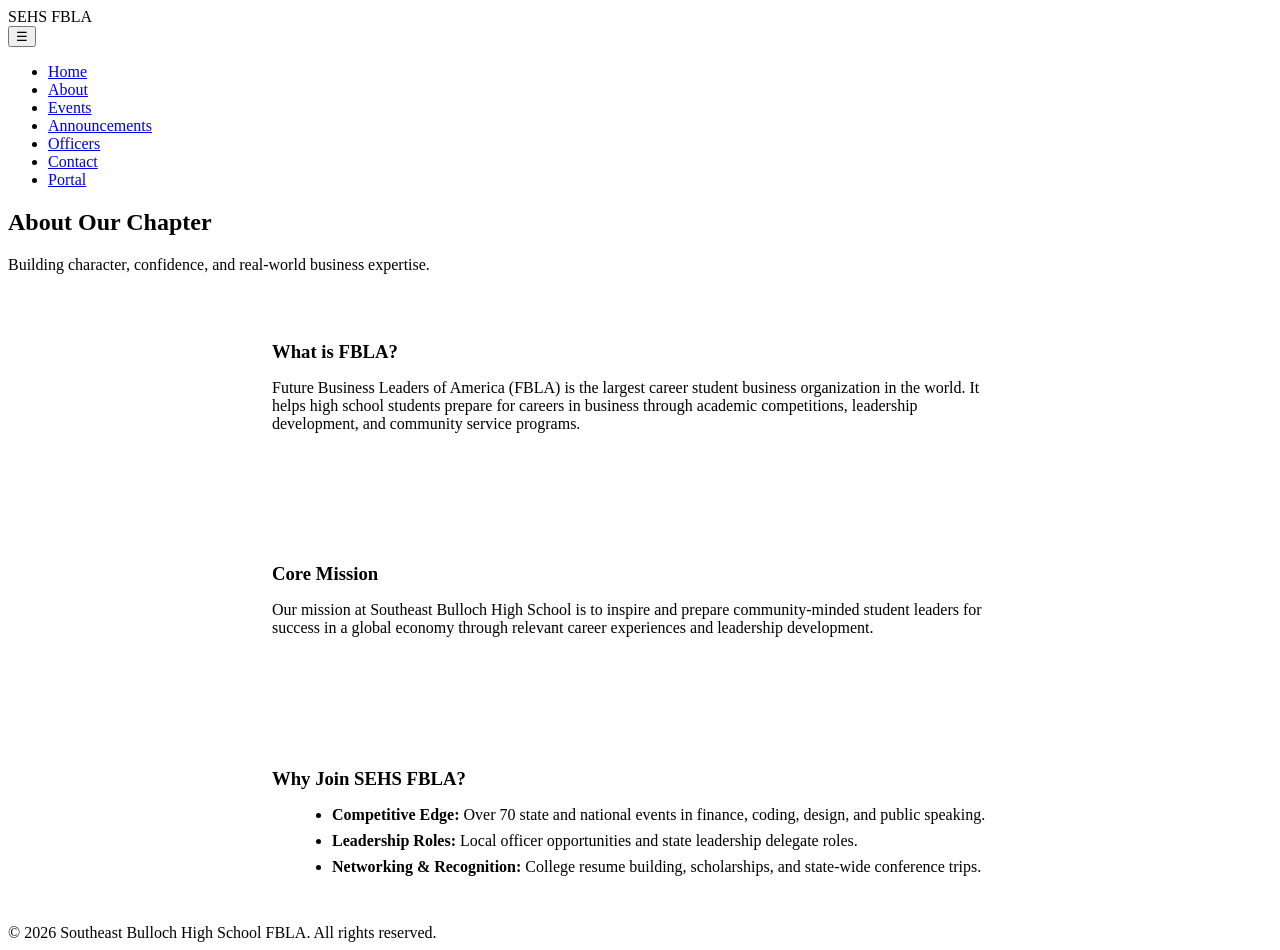
==== about.html @ 5f9078bd "Add files via upload" ====
<!DOCTYPE html>
<html lang="en">
<head>
  <meta charset="UTF-8">
  <meta name="viewport" content="width=device-width, initial-scale=1.0">
  <title>About Us | SEHS FBLA</title>
  <link rel="stylesheet" href="css/style.css">
</head>
<body>
  <header class="header">
    <div class="nav-container">
      <div class="brand"><span class="brand-badge">SEHS</span> FBLA</div>
      <button class="mobile-toggle">☰</button>
      <ul class="nav-links">
        <li><a href="index.html">Home</a></li>
        <li><a href="about.html" class="active">About</a></li>
        <li><a href="events.html">Events</a></li>
        <li><a href="announcements.html">Announcements</a></li>
        <li><a href="officers.html">Officers</a></li>
        <li><a href="contact.html">Contact</a></li>
        <li><a href="login.html" class="admin-link">Portal</a></li>
      </ul>
    </div>
  </header>

  <main class="container">
    <div class="section-header">
      <h2>About Our Chapter</h2>
      <p>Building character, confidence, and real-world business expertise.</p>
    </div>

    <div style="max-width: 800px; margin: 0 auto; display: grid; gap: 2rem;">
      <div class="card" style="padding: 2rem;">
        <h3 style="color: var(--primary); margin-bottom: 0.75rem;">What is FBLA?</h3>
        <p>Future Business Leaders of America (FBLA) is the largest career student business organization in the world. It helps high school students prepare for careers in business through academic competitions, leadership development, and community service programs.</p>
      </div>

      <div class="card" style="padding: 2rem;">
        <h3 style="color: var(--primary); margin-bottom: 0.75rem;">Core Mission</h3>
        <p>Our mission at Southeast Bulloch High School is to inspire and prepare community-minded student leaders for success in a global economy through relevant career experiences and leadership development.</p>
      </div>

      <div class="card" style="padding: 2rem;">
        <h3 style="color: var(--primary); margin-bottom: 0.75rem;">Why Join SEHS FBLA?</h3>
        <ul style="margin-left: 1.25rem; color: var(--text-muted); display: grid; gap: 0.5rem;">
          <li><strong>Competitive Edge:</strong> Over 70 state and national events in finance, coding, design, and public speaking.</li>
          <li><strong>Leadership Roles:</strong> Local officer opportunities and state leadership delegate roles.</li>
          <li><strong>Networking & Recognition:</strong> College resume building, scholarships, and state-wide conference trips.</li>
        </ul>
      </div>
    </div>
  </main>

  <footer>
    <div class="footer-bottom">&copy; 2026 Southeast Bulloch High School FBLA. All rights reserved.</div>
  </footer>

  <script src="js/data.js"></script>
  <script src="js/app.js"></script>
</body>
</html>
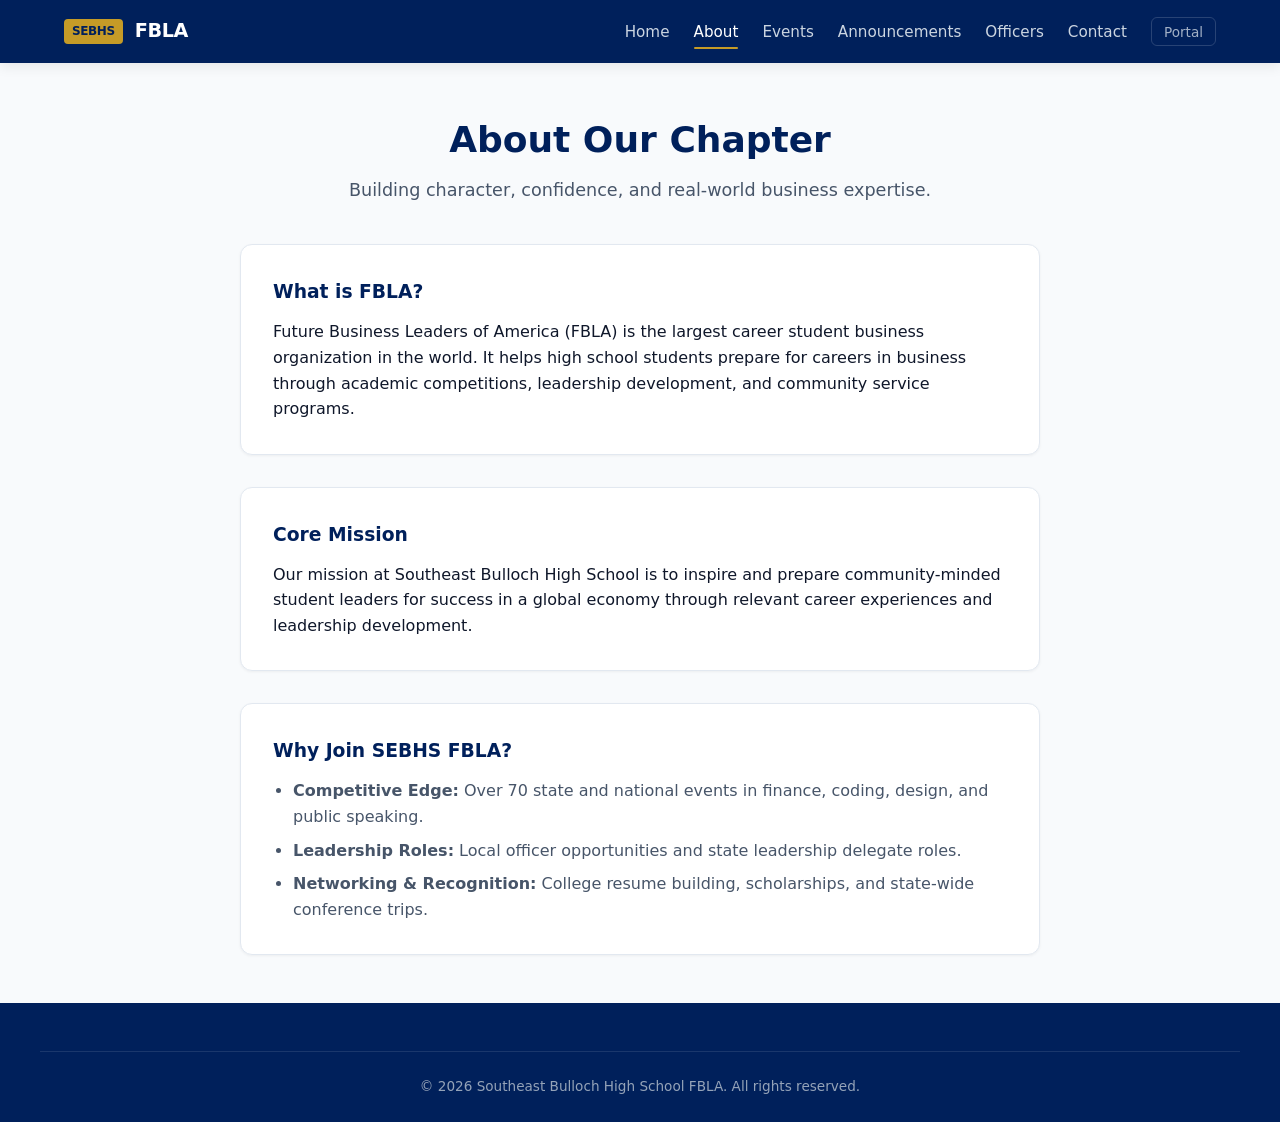
==== commit 4ddc20e0: "Update about.html" ====
--- a/about.html
+++ b/about.html
@@ -3,13 +3,13 @@
 <head>
   <meta charset="UTF-8">
   <meta name="viewport" content="width=device-width, initial-scale=1.0">
-  <title>About Us | SEHS FBLA</title>
+  <title>About Us | SEBHS FBLA</title>
   <link rel="stylesheet" href="css/style.css">
 </head>
 <body>
   <header class="header">
     <div class="nav-container">
-      <div class="brand"><span class="brand-badge">SEHS</span> FBLA</div>
+      <div class="brand"><span class="brand-badge">SEBHS</span> FBLA</div>
       <button class="mobile-toggle">☰</button>
       <ul class="nav-links">
         <li><a href="index.html">Home</a></li>
@@ -41,7 +41,7 @@
       </div>
 
       <div class="card" style="padding: 2rem;">
-        <h3 style="color: var(--primary); margin-bottom: 0.75rem;">Why Join SEHS FBLA?</h3>
+        <h3 style="color: var(--primary); margin-bottom: 0.75rem;">Why Join SEBHS FBLA?</h3>
         <ul style="margin-left: 1.25rem; color: var(--text-muted); display: grid; gap: 0.5rem;">
           <li><strong>Competitive Edge:</strong> Over 70 state and national events in finance, coding, design, and public speaking.</li>
           <li><strong>Leadership Roles:</strong> Local officer opportunities and state leadership delegate roles.</li>
--- a/css/style.css
+++ b/css/style.css
@@ -0,0 +1,631 @@
+/* Southeast Bulloch High School FBLA - Stylesheet */
+:root {
+  --primary: #00205B;        /* SEHS Navy */
+  --primary-hover: #00153D;
+  --secondary: #C59B27;      /* FBLA Gold */
+  --secondary-hover: #A67F1E;
+  --bg-main: #F8FAFC;
+  --bg-card: #FFFFFF;
+  --text-main: #0F172A;
+  --text-muted: #475569;
+  --border-color: #E2E8F0;
+  --accent-light: #EFF6FF;
+  --danger: #EF4444;
+  --success: #10B981;
+  --radius: 12px;
+  --shadow-sm: 0 1px 3px rgba(0,0,0,0.05);
+  --shadow-md: 0 4px 12px rgba(0,0,0,0.08);
+  --shadow-lg: 0 10px 25px rgba(0,0,0,0.12);
+  --transition: all 0.25s cubic-bezier(0.4, 0, 0.2, 1);
+  --font-sans: 'Inter', system-ui, -apple-system, BlinkMacSystemFont, "Segoe UI", Roboto, sans-serif;
+}
+
+*, *::before, *::after {
+  box-sizing: border-box;
+  margin: 0;
+  padding: 0;
+}
+
+body {
+  font-family: var(--font-sans);
+  background-color: var(--bg-main);
+  color: var(--text-main);
+  line-height: 1.6;
+  display: flex;
+  flex-direction: column;
+  min-height: 100vh;
+  opacity: 0;
+  animation: fadeIn 0.4s ease-out forwards;
+}
+
+@keyframes fadeIn {
+  to { opacity: 1; }
+}
+
+a {
+  color: inherit;
+  text-decoration: none;
+}
+
+/* Header & Navigation */
+.header {
+  background-color: var(--primary);
+  color: #FFFFFF;
+  position: sticky;
+  top: 0;
+  z-index: 1000;
+  box-shadow: var(--shadow-md);
+}
+
+.nav-container {
+  max-width: 1200px;
+  margin: 0 auto;
+  padding: 1rem 1.5rem;
+  display: flex;
+  justify-content: space-between;
+  align-items: center;
+}
+
+.brand {
+  display: flex;
+  align-items: center;
+  gap: 0.75rem;
+  font-weight: 700;
+  font-size: 1.2rem;
+  letter-spacing: -0.02em;
+}
+
+.brand-badge {
+  background: var(--secondary);
+  color: var(--primary);
+  padding: 0.2rem 0.5rem;
+  border-radius: 4px;
+  font-size: 0.75rem;
+  font-weight: 800;
+}
+
+.nav-links {
+  display: flex;
+  gap: 1.5rem;
+  align-items: center;
+  list-style: none;
+}
+
+.nav-links a {
+  font-size: 0.95rem;
+  font-weight: 500;
+  color: #CBD5E1;
+  transition: var(--transition);
+  padding: 0.25rem 0;
+  position: relative;
+}
+
+.nav-links a:hover,
+.nav-links a.active {
+  color: #FFFFFF;
+}
+
+.nav-links a.active::after {
+  content: '';
+  position: absolute;
+  bottom: -4px;
+  left: 0;
+  width: 100%;
+  height: 2px;
+  background-color: var(--secondary);
+  border-radius: 2px;
+}
+
+.admin-link {
+  font-size: 0.85rem !important;
+  opacity: 0.8;
+  border: 1px solid rgba(255,255,255,0.2);
+  padding: 0.35rem 0.75rem !important;
+  border-radius: 6px;
+}
+
+.admin-link:hover {
+  background: rgba(255,255,255,0.1);
+  opacity: 1;
+}
+
+.mobile-toggle {
+  display: none;
+  background: none;
+  border: none;
+  color: white;
+  font-size: 1.5rem;
+  cursor: pointer;
+}
+
+/* Layout Containers */
+.container {
+  max-width: 1200px;
+  margin: 0 auto;
+  padding: 3rem 1.5rem;
+  flex: 1;
+  width: 100%;
+}
+
+.section-header {
+  margin-bottom: 2.5rem;
+  text-align: center;
+}
+
+.section-header h2 {
+  font-size: 2.25rem;
+  color: var(--primary);
+  font-weight: 800;
+  margin-bottom: 0.5rem;
+}
+
+.section-header p {
+  color: var(--text-muted);
+  font-size: 1.1rem;
+  max-width: 600px;
+  margin: 0 auto;
+}
+
+/* Buttons */
+.btn {
+  display: inline-flex;
+  align-items: center;
+  justify-content: center;
+  gap: 0.5rem;
+  padding: 0.75rem 1.5rem;
+  font-size: 0.95rem;
+  font-weight: 600;
+  border-radius: 8px;
+  border: none;
+  cursor: pointer;
+  transition: var(--transition);
+}
+
+.btn-primary {
+  background-color: var(--primary);
+  color: #FFFFFF;
+}
+
+.btn-primary:hover {
+  background-color: var(--primary-hover);
+  transform: translateY(-2px);
+  box-shadow: var(--shadow-sm);
+}
+
+.btn-secondary {
+  background-color: var(--secondary);
+  color: var(--primary);
+}
+
+.btn-secondary:hover {
+  background-color: var(--secondary-hover);
+  transform: translateY(-2px);
+  box-shadow: var(--shadow-sm);
+}
+
+.btn-outline {
+  border: 1.5px solid var(--primary);
+  color: var(--primary);
+  background: transparent;
+}
+
+.btn-outline:hover {
+  background: var(--accent-light);
+}
+
+.btn-danger {
+  background-color: var(--danger);
+  color: white;
+}
+
+.btn-danger:hover {
+  opacity: 0.9;
+}
+
+.btn-sm {
+  padding: 0.4rem 0.8rem;
+  font-size: 0.85rem;
+}
+
+/* Hero Section */
+.hero {
+  background: linear-gradient(135deg, var(--primary) 0%, #00102E 100%);
+  color: white;
+  padding: 5rem 1.5rem;
+  text-align: center;
+  position: relative;
+  overflow: hidden;
+}
+
+.hero-content {
+  max-width: 800px;
+  margin: 0 auto;
+  position: relative;
+  z-index: 2;
+}
+
+.hero-tag {
+  display: inline-block;
+  background: rgba(197, 155, 39, 0.2);
+  color: var(--secondary);
+  border: 1px solid var(--secondary);
+  padding: 0.4rem 1rem;
+  border-radius: 50px;
+  font-weight: 600;
+  font-size: 0.85rem;
+  margin-bottom: 1.5rem;
+  text-transform: uppercase;
+  letter-spacing: 0.05em;
+}
+
+.hero h1 {
+  font-size: 3rem;
+  font-weight: 800;
+  line-height: 1.2;
+  margin-bottom: 1.25rem;
+  letter-spacing: -0.03em;
+}
+
+.hero p {
+  font-size: 1.2rem;
+  color: #94A3B8;
+  margin-bottom: 2rem;
+  font-weight: 400;
+}
+
+.hero-actions {
+  display: flex;
+  gap: 1rem;
+  justify-content: center;
+}
+
+/* Cards Grid */
+.grid {
+  display: grid;
+  grid-template-columns: repeat(auto-fill, minmax(320px, 1fr));
+  gap: 1.75rem;
+}
+
+.card {
+  background: var(--bg-card);
+  border-radius: var(--radius);
+  border: 1px solid var(--border-color);
+  box-shadow: var(--shadow-sm);
+  overflow: hidden;
+  transition: var(--transition);
+  display: flex;
+  flex-direction: column;
+}
+
+.card:hover {
+  transform: translateY(-4px);
+  box-shadow: var(--shadow-md);
+}
+
+.card-body {
+  padding: 1.5rem;
+  display: flex;
+  flex-direction: column;
+  flex: 1;
+}
+
+.card-title {
+  font-size: 1.25rem;
+  font-weight: 700;
+  color: var(--primary);
+  margin-bottom: 0.5rem;
+}
+
+.card-meta {
+  font-size: 0.85rem;
+  color: var(--text-muted);
+  margin-bottom: 1rem;
+  display: flex;
+  align-items: center;
+  gap: 0.5rem;
+}
+
+.card-text {
+  color: var(--text-muted);
+  font-size: 0.95rem;
+  margin-bottom: 1.25rem;
+  flex: 1;
+}
+
+.badge {
+  display: inline-block;
+  padding: 0.25rem 0.6rem;
+  border-radius: 50px;
+  font-size: 0.75rem;
+  font-weight: 700;
+  text-transform: uppercase;
+  margin-bottom: 0.75rem;
+  width: fit-content;
+}
+
+.badge-pinned {
+  background-color: #FEF3C7;
+  color: #92400E;
+}
+
+.badge-upcoming {
+  background-color: #E0E7FF;
+  color: #3730A3;
+}
+
+.badge-past {
+  background-color: #F1F5F9;
+  color: #64748B;
+}
+
+/* Officer Card */
+.officer-img {
+  width: 100%;
+  height: 240px;
+  object-fit: cover;
+  background-color: #E2E8F0;
+}
+
+.officer-role {
+  color: var(--secondary-hover);
+  font-weight: 700;
+  font-size: 0.9rem;
+  text-transform: uppercase;
+  letter-spacing: 0.03em;
+  margin-bottom: 0.5rem;
+}
+
+/* Contact Info Box */
+.contact-info-box {
+  background: var(--bg-card);
+  border-radius: var(--radius);
+  padding: 2rem;
+  border: 1px solid var(--border-color);
+}
+
+.copyable-item {
+  display: flex;
+  align-items: center;
+  justify-content: space-between;
+  padding: 0.85rem 1rem;
+  background: var(--bg-main);
+  border: 1px solid var(--border-color);
+  border-radius: 8px;
+  margin-bottom: 1rem;
+  cursor: pointer;
+  transition: var(--transition);
+}
+
+.copyable-item:hover {
+  border-color: var(--primary);
+  background: var(--accent-light);
+}
+
+/* Toast Notification */
+#toast {
+  position: fixed;
+  bottom: 2rem;
+  right: 2rem;
+  background: var(--primary);
+  color: white;
+  padding: 0.85rem 1.5rem;
+  border-radius: 8px;
+  box-shadow: var(--shadow-lg);
+  font-weight: 600;
+  font-size: 0.9rem;
+  opacity: 0;
+  transform: translateY(20px);
+  transition: all 0.3s cubic-bezier(0.4, 0, 0.2, 1);
+  pointer-events: none;
+  z-index: 2000;
+}
+
+#toast.show {
+  opacity: 1;
+  transform: translateY(0);
+}
+
+/* Form Styling */
+.form-group {
+  margin-bottom: 1.25rem;
+}
+
+.form-group label {
+  display: block;
+  font-size: 0.9rem;
+  font-weight: 600;
+  margin-bottom: 0.4rem;
+  color: var(--text-main);
+}
+
+.form-control {
+  width: 100%;
+  padding: 0.75rem 1rem;
+  border: 1px solid var(--border-color);
+  border-radius: 8px;
+  font-family: inherit;
+  font-size: 0.95rem;
+  transition: var(--transition);
+}
+
+.form-control:focus {
+  outline: none;
+  border-color: var(--primary);
+  box-shadow: 0 0 0 3px rgba(0, 32, 91, 0.1);
+}
+
+/* Admin Styling */
+.admin-tabs {
+  display: flex;
+  gap: 0.5rem;
+  margin-bottom: 2rem;
+  border-bottom: 2px solid var(--border-color);
+  padding-bottom: 0.5rem;
+  flex-wrap: wrap;
+}
+
+.tab-btn {
+  padding: 0.6rem 1.2rem;
+  border: none;
+  background: none;
+  font-weight: 600;
+  color: var(--text-muted);
+  cursor: pointer;
+  border-radius: 6px;
+  transition: var(--transition);
+}
+
+.tab-btn.active {
+  background: var(--primary);
+  color: white;
+}
+
+.table-responsive {
+  overflow-x: auto;
+  background: white;
+  border-radius: var(--radius);
+  border: 1px solid var(--border-color);
+}
+
+table {
+  width: 100%;
+  border-collapse: collapse;
+  text-align: left;
+}
+
+th, td {
+  padding: 1rem 1.25rem;
+  border-bottom: 1px solid var(--border-color);
+  font-size: 0.9rem;
+}
+
+th {
+  background: var(--bg-main);
+  font-weight: 700;
+  color: var(--text-main);
+}
+
+/* Modal */
+.modal {
+  display: none;
+  position: fixed;
+  top: 0;
+  left: 0;
+  width: 100%;
+  height: 100%;
+  background: rgba(15, 23, 42, 0.6);
+  z-index: 2000;
+  align-items: center;
+  justify-content: center;
+  padding: 1rem;
+}
+
+.modal.open {
+  display: flex;
+}
+
+.modal-content {
+  background: white;
+  border-radius: var(--radius);
+  max-width: 550px;
+  width: 100%;
+  padding: 2rem;
+  box-shadow: var(--shadow-lg);
+  max-height: 90vh;
+  overflow-y: auto;
+}
+
+.modal-header {
+  display: flex;
+  justify-content: space-between;
+  align-items: center;
+  margin-bottom: 1.5rem;
+}
+
+.modal-header h3 {
+  font-size: 1.25rem;
+  color: var(--primary);
+}
+
+.close-btn {
+  background: none;
+  border: none;
+  font-size: 1.5rem;
+  cursor: pointer;
+  color: var(--text-muted);
+}
+
+/* Footer */
+footer {
+  background: var(--primary);
+  color: #94A3B8;
+  padding: 3rem 1.5rem 1.5rem 1.5rem;
+  margin-top: auto;
+}
+
+.footer-container {
+  max-width: 1200px;
+  margin: 0 auto;
+  display: grid;
+  grid-template-columns: repeat(auto-fit, minmax(220px, 1fr));
+  gap: 2rem;
+  margin-bottom: 2rem;
+}
+
+.footer-col h4 {
+  color: white;
+  margin-bottom: 1rem;
+  font-size: 1rem;
+}
+
+.footer-col ul {
+  list-style: none;
+}
+
+.footer-col ul li {
+  margin-bottom: 0.5rem;
+}
+
+.footer-col a:hover {
+  color: white;
+}
+
+.footer-bottom {
+  max-width: 1200px;
+  margin: 0 auto;
+  padding-top: 1.5rem;
+  border-top: 1px solid rgba(255,255,255,0.1);
+  text-align: center;
+  font-size: 0.85rem;
+}
+
+/* Mobile Responsiveness */
+@media (max-width: 768px) {
+  .mobile-toggle {
+    display: block;
+  }
+
+  .nav-links {
+    display: none;
+    position: absolute;
+    top: 100%;
+    left: 0;
+    width: 100%;
+    background: var(--primary);
+    flex-direction: column;
+    padding: 1.5rem;
+    box-shadow: var(--shadow-md);
+  }
+
+  .nav-links.open {
+    display: flex;
+  }
+
+  .hero h1 {
+    font-size: 2.25rem;
+  }
+
+  .hero-actions {
+    flex-direction: column;
+  }
+}
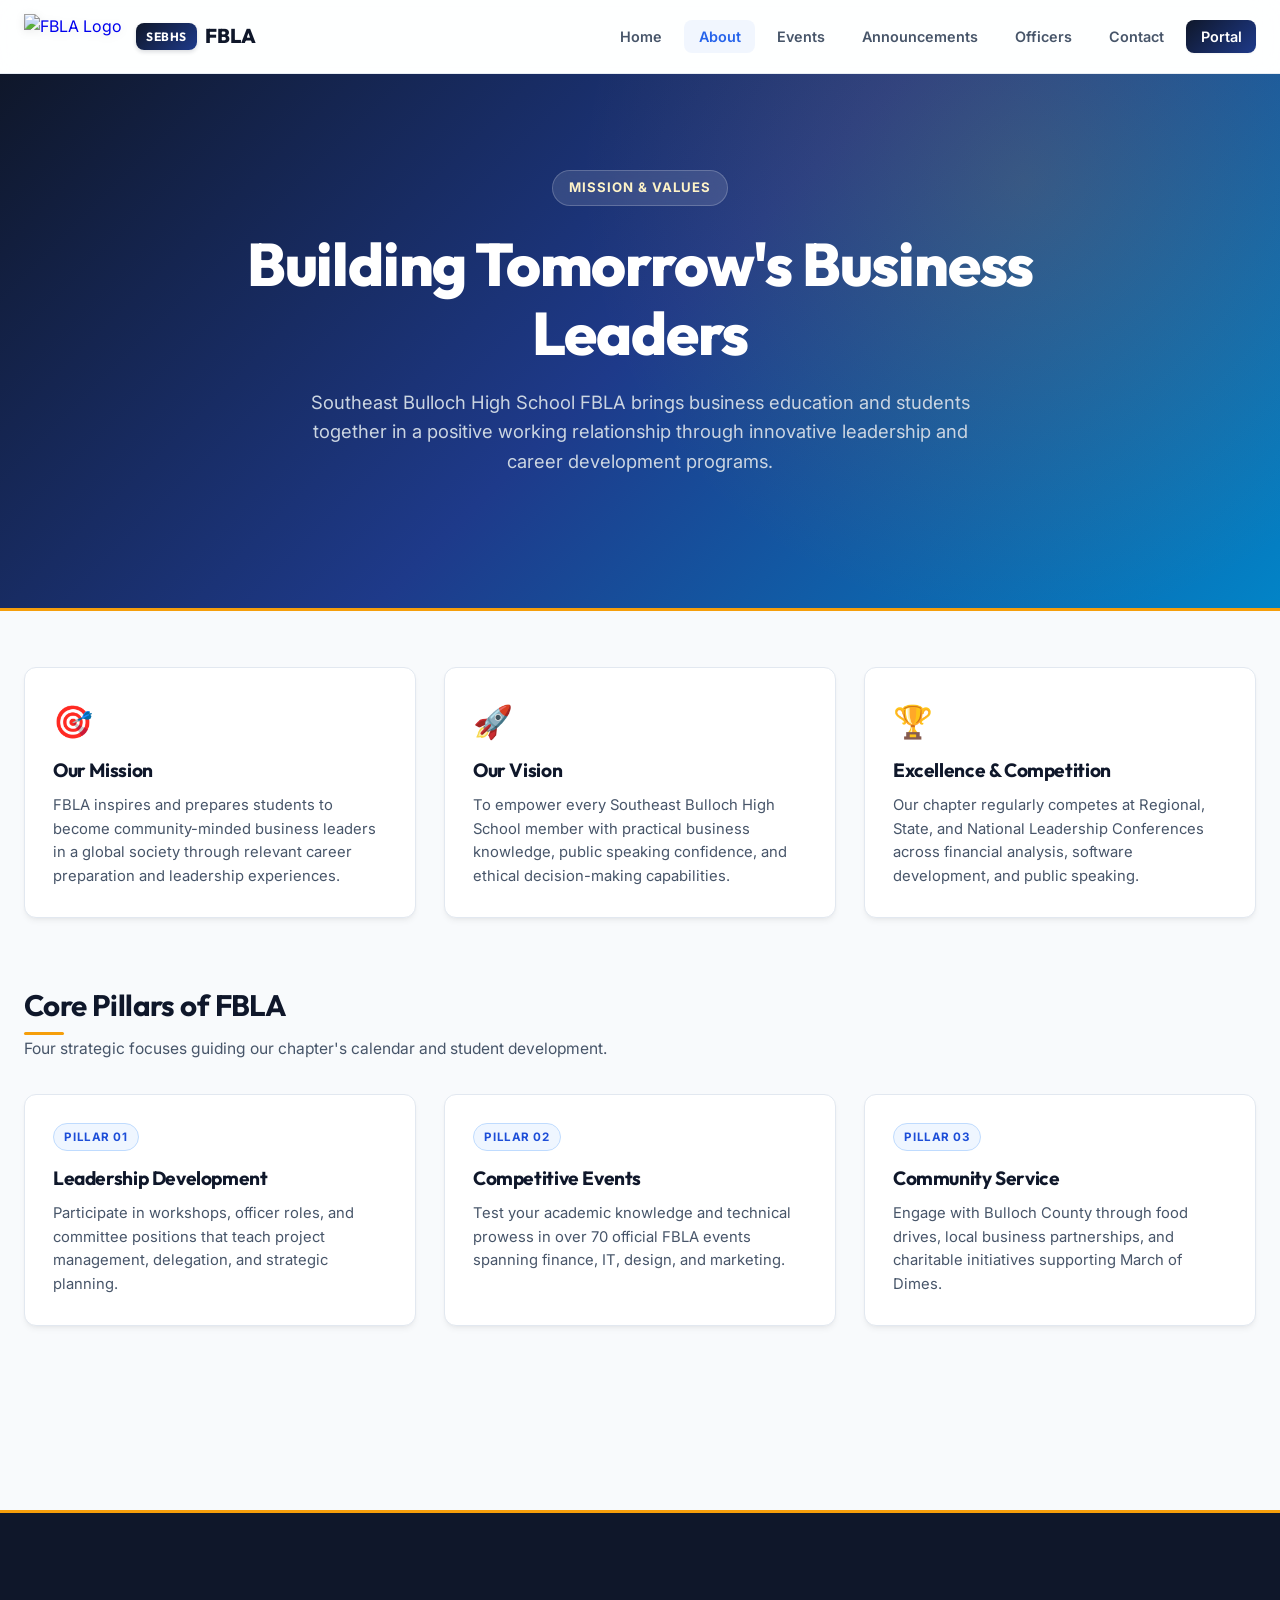
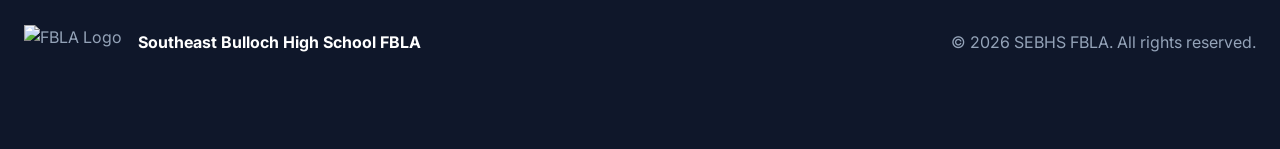
==== commit 5deadaab: "Update About Us page with new content and layout" ====
--- a/about.html
+++ b/about.html
@@ -7,10 +7,13 @@
   <link rel="stylesheet" href="css/style.css">
 </head>
 <body>
+
   <header class="header">
     <div class="nav-container">
-      <div class="brand"><span class="brand-badge">SEBHS</span> FBLA</div>
-      <button class="mobile-toggle">☰</button>
+      <a href="index.html" class="brand-branding">
+        <img src="https://upload.wikimedia.org/wikipedia/en/thumb/d/d8/Future_Business_Leaders_of_America_logo.svg/1200px-Future_Business_Leaders_of_America_logo.svg.png" alt="FBLA Logo" class="nav-logo">
+        <span class="brand"><span class="brand-badge">SEBHS</span> FBLA</span>
+      </a>
       <ul class="nav-links">
         <li><a href="index.html">Home</a></li>
         <li><a href="about.html" class="active">About</a></li>
@@ -23,36 +26,65 @@
     </div>
   </header>
 
+  <section class="hero">
+    <div class="hero-content">
+      <div class="hero-tag">Mission & Values</div>
+      <h1>Building Tomorrow's Business Leaders</h1>
+      <p>Southeast Bulloch High School FBLA brings business education and students together in a positive working relationship through innovative leadership and career development programs.</p>
+    </div>
+  </section>
+
   <main class="container">
-    <div class="section-header">
-      <h2>About Our Chapter</h2>
-      <p>Building character, confidence, and real-world business expertise.</p>
+    <div class="grid" style="grid-template-columns: repeat(auto-fit, minmax(300px, 1fr)); margin-bottom: 4rem;">
+      <div class="card">
+        <div style="font-size: 2rem; margin-bottom: 0.5rem;">🎯</div>
+        <h3 class="card-title">Our Mission</h3>
+        <p class="card-text">FBLA inspires and prepares students to become community-minded business leaders in a global society through relevant career preparation and leadership experiences.</p>
+      </div>
+      <div class="card">
+        <div style="font-size: 2rem; margin-bottom: 0.5rem;">🚀</div>
+        <h3 class="card-title">Our Vision</h3>
+        <p class="card-text">To empower every Southeast Bulloch High School member with practical business knowledge, public speaking confidence, and ethical decision-making capabilities.</p>
+      </div>
+      <div class="card">
+        <div style="font-size: 2rem; margin-bottom: 0.5rem;">🏆</div>
+        <h3 class="card-title">Excellence & Competition</h3>
+        <p class="card-text">Our chapter regularly competes at Regional, State, and National Leadership Conferences across financial analysis, software development, and public speaking.</p>
+      </div>
     </div>
 
-    <div style="max-width: 800px; margin: 0 auto; display: grid; gap: 2rem;">
-      <div class="card" style="padding: 2rem;">
-        <h3 style="color: var(--primary); margin-bottom: 0.75rem;">What is FBLA?</h3>
-        <p>Future Business Leaders of America (FBLA) is the largest career student business organization in the world. It helps high school students prepare for careers in business through academic competitions, leadership development, and community service programs.</p>
+    <div class="section-header">
+      <h2>Core Pillars of FBLA</h2>
+      <p>Four strategic focuses guiding our chapter's calendar and student development.</p>
+    </div>
+
+    <div class="grid">
+      <div class="card">
+        <span class="badge badge-upcoming" style="margin-bottom: 0.75rem;">Pillar 01</span>
+        <h3 class="card-title">Leadership Development</h3>
+        <p class="card-text">Participate in workshops, officer roles, and committee positions that teach project management, delegation, and strategic planning.</p>
       </div>
-
-      <div class="card" style="padding: 2rem;">
-        <h3 style="color: var(--primary); margin-bottom: 0.75rem;">Core Mission</h3>
-        <p>Our mission at Southeast Bulloch High School is to inspire and prepare community-minded student leaders for success in a global economy through relevant career experiences and leadership development.</p>
+      <div class="card">
+        <span class="badge badge-upcoming" style="margin-bottom: 0.75rem;">Pillar 02</span>
+        <h3 class="card-title">Competitive Events</h3>
+        <p class="card-text">Test your academic knowledge and technical prowess in over 70 official FBLA events spanning finance, IT, design, and marketing.</p>
       </div>
-
-      <div class="card" style="padding: 2rem;">
-        <h3 style="color: var(--primary); margin-bottom: 0.75rem;">Why Join SEBHS FBLA?</h3>
-        <ul style="margin-left: 1.25rem; color: var(--text-muted); display: grid; gap: 0.5rem;">
-          <li><strong>Competitive Edge:</strong> Over 70 state and national events in finance, coding, design, and public speaking.</li>
-          <li><strong>Leadership Roles:</strong> Local officer opportunities and state leadership delegate roles.</li>
-          <li><strong>Networking & Recognition:</strong> College resume building, scholarships, and state-wide conference trips.</li>
-        </ul>
+      <div class="card">
+        <span class="badge badge-upcoming" style="margin-bottom: 0.75rem;">Pillar 03</span>
+        <h3 class="card-title">Community Service</h3>
+        <p class="card-text">Engage with Bulloch County through food drives, local business partnerships, and charitable initiatives supporting March of Dimes.</p>
       </div>
     </div>
   </main>
 
-  <footer>
-    <div class="footer-bottom">&copy; 2026 Southeast Bulloch High School FBLA. All rights reserved.</div>
+  <footer class="footer">
+    <div class="container" style="display: flex; justify-content: space-between; align-items: center; flex-wrap: wrap; gap: 1.5rem;">
+      <div style="display: flex; align-items: center; gap: 1rem;">
+        <img src="https://upload.wikimedia.org/wikipedia/en/thumb/d/d8/Future_Business_Leaders_of_America_logo.svg/1200px-Future_Business_Leaders_of_America_logo.svg.png" alt="FBLA Logo" height="36">
+        <span style="font-weight: 700; color: #ffffff;">Southeast Bulloch High School FBLA</span>
+      </div>
+      <div>&copy; 2026 SEBHS FBLA. All rights reserved.</div>
+    </div>
   </footer>
 
   <script src="js/data.js"></script>
--- a/css/style.css
+++ b/css/style.css
@@ -1,25 +1,43 @@
-/* Southeast Bulloch High School FBLA - Stylesheet */
+/* ==========================================================================
+   SEBHS FBLA - Modern Executive Web Application Stylesheet
+   ========================================================================== */
+@import url('https://fonts.googleapis.com/css2?family=Inter:wght@300;400;500;600;700&family=Outfit:wght@600;700;800&display=swap');
+
 :root {
-  --primary: #00205B;        /* SEHS Navy */
-  --primary-hover: #00153D;
-  --secondary: #C59B27;      /* FBLA Gold */
-  --secondary-hover: #A67F1E;
-  --bg-main: #F8FAFC;
-  --bg-card: #FFFFFF;
-  --text-main: #0F172A;
-  --text-muted: #475569;
-  --border-color: #E2E8F0;
-  --accent-light: #EFF6FF;
-  --danger: #EF4444;
-  --success: #10B981;
-  --radius: 12px;
-  --shadow-sm: 0 1px 3px rgba(0,0,0,0.05);
-  --shadow-md: 0 4px 12px rgba(0,0,0,0.08);
-  --shadow-lg: 0 10px 25px rgba(0,0,0,0.12);
+  --primary-rgb: 15, 23, 42;
+  --primary: #0f172a;
+  --primary-light: #1e3a8a;
+  --primary-accent: #2563eb;
+  
+  --gold: #f59e0b;
+  --gold-light: #fef3c7;
+  --gold-dark: #b45309;
+  
+  --bg-main: #f8fafc;
+  --surface: #ffffff;
+  --surface-glass: rgba(255, 255, 255, 0.85);
+  
+  --text-primary: #0f172a;
+  --text-secondary: #475569;
+  --text-muted: #94a3b8;
+  
+  --border-subtle: #e2e8f0;
+  --border-focus: #3b82f6;
+  
+  --radius-sm: 8px;
+  --radius-md: 12px;
+  --radius-lg: 20px;
+  --radius-full: 9999px;
+  
+  --shadow-sm: 0 1px 2px 0 rgba(0, 0, 0, 0.05);
+  --shadow-md: 0 4px 6px -1px rgba(0, 0, 0, 0.05), 0 2px 4px -2px rgba(0, 0, 0, 0.05);
+  --shadow-lg: 0 10px 25px -5px rgba(15, 23, 42, 0.08), 0 8px 10px -6px rgba(15, 23, 42, 0.04);
+  --shadow-glow: 0 0 20px rgba(245, 158, 11, 0.25);
+  
   --transition: all 0.25s cubic-bezier(0.4, 0, 0.2, 1);
-  --font-sans: 'Inter', system-ui, -apple-system, BlinkMacSystemFont, "Segoe UI", Roboto, sans-serif;
-}
-
+}
+
+/* Reset & Base Setup */
 *, *::before, *::after {
   box-sizing: border-box;
   margin: 0;
@@ -27,402 +45,464 @@
 }
 
 body {
-  font-family: var(--font-sans);
+  font-family: 'Inter', system-ui, -apple-system, sans-serif;
   background-color: var(--bg-main);
-  color: var(--text-main);
+  color: var(--text-primary);
   line-height: 1.6;
-  display: flex;
-  flex-direction: column;
-  min-height: 100vh;
-  opacity: 0;
-  animation: fadeIn 0.4s ease-out forwards;
-}
-
-@keyframes fadeIn {
-  to { opacity: 1; }
-}
-
-a {
-  color: inherit;
-  text-decoration: none;
-}
-
-/* Header & Navigation */
+  -webkit-font-smoothing: antialiased;
+}
+
+h1, h2, h3, h4, h5, h6 {
+  font-family: 'Outfit', sans-serif;
+  letter-spacing: -0.02em;
+  color: var(--text-primary);
+}
+
+/* Header & Glass Navigation */
 .header {
-  background-color: var(--primary);
-  color: #FFFFFF;
+  background: var(--surface-glass);
+  backdrop-filter: blur(16px);
+  -webkit-backdrop-filter: blur(16px);
+  border-bottom: 1px solid rgba(226, 232, 240, 0.8);
   position: sticky;
   top: 0;
   z-index: 1000;
-  box-shadow: var(--shadow-md);
+  transition: var(--transition);
 }
 
 .nav-container {
-  max-width: 1200px;
+  max-width: 1280px;
   margin: 0 auto;
-  padding: 1rem 1.5rem;
-  display: flex;
+  padding: 0.9rem 1.5rem;
+  display: flex;
+  align-items: center;
   justify-content: space-between;
-  align-items: center;
+}
+
+.brand-branding {
+  display: flex;
+  align-items: center;
+  gap: 0.85rem;
+  text-decoration: none;
+}
+
+.nav-logo {
+  height: 44px;
+  width: auto;
+  filter: drop-shadow(0 2px 4px rgba(0, 0, 0, 0.08));
+  transition: var(--transition);
+}
+
+.brand-branding:hover .nav-logo {
+  transform: scale(1.05);
 }
 
 .brand {
-  display: flex;
-  align-items: center;
-  gap: 0.75rem;
+  font-family: 'Outfit', sans-serif;
+  font-size: 1.25rem;
+  font-weight: 800;
+  color: var(--primary);
+  display: flex;
+  align-items: center;
+  gap: 0.5rem;
+}
+
+.brand-badge {
+  background: linear-gradient(135deg, var(--primary) 0%, var(--primary-light) 100%);
+  color: #ffffff;
+  padding: 0.25rem 0.65rem;
+  border-radius: var(--radius-sm);
+  font-size: 0.75rem;
   font-weight: 700;
-  font-size: 1.2rem;
-  letter-spacing: -0.02em;
-}
-
-.brand-badge {
-  background: var(--secondary);
-  color: var(--primary);
-  padding: 0.2rem 0.5rem;
-  border-radius: 4px;
-  font-size: 0.75rem;
-  font-weight: 800;
+  letter-spacing: 0.05em;
+  box-shadow: 0 2px 4px rgba(15, 23, 42, 0.15);
 }
 
 .nav-links {
   display: flex;
-  gap: 1.5rem;
-  align-items: center;
+  align-items: center;
+  gap: 0.5rem;
   list-style: none;
 }
 
 .nav-links a {
-  font-size: 0.95rem;
-  font-weight: 500;
-  color: #CBD5E1;
-  transition: var(--transition);
-  padding: 0.25rem 0;
-  position: relative;
+  text-decoration: none;
+  font-weight: 600;
+  font-size: 0.9rem;
+  color: var(--text-secondary);
+  padding: 0.5rem 0.9rem;
+  border-radius: var(--radius-sm);
+  transition: var(--transition);
 }
 
 .nav-links a:hover,
 .nav-links a.active {
-  color: #FFFFFF;
-}
-
-.nav-links a.active::after {
+  color: var(--primary-accent);
+  background: rgba(37, 99, 235, 0.06);
+}
+
+.admin-link {
+  background: linear-gradient(135deg, var(--primary) 0%, var(--primary-light) 100%) !important;
+  color: #ffffff !important;
+  box-shadow: var(--shadow-sm);
+}
+
+.admin-link:hover {
+  box-shadow: var(--shadow-md) !important;
+  transform: translateY(-1px);
+}
+
+/* Dynamic Hero Section */
+.hero {
+  position: relative;
+  background: linear-gradient(135deg, #0f172a 0%, #1e3a8a 50%, #0284c7 100%);
+  color: #ffffff;
+  padding: 6rem 1.5rem;
+  overflow: hidden;
+  border-bottom: 3px solid var(--gold);
+}
+
+.hero::before {
   content: '';
   position: absolute;
-  bottom: -4px;
-  left: 0;
-  width: 100%;
-  height: 2px;
-  background-color: var(--secondary);
-  border-radius: 2px;
-}
-
-.admin-link {
-  font-size: 0.85rem !important;
-  opacity: 0.8;
-  border: 1px solid rgba(255,255,255,0.2);
-  padding: 0.35rem 0.75rem !important;
-  border-radius: 6px;
-}
-
-.admin-link:hover {
-  background: rgba(255,255,255,0.1);
-  opacity: 1;
-}
-
-.mobile-toggle {
-  display: none;
-  background: none;
-  border: none;
-  color: white;
-  font-size: 1.5rem;
-  cursor: pointer;
-}
-
-/* Layout Containers */
-.container {
-  max-width: 1200px;
+  inset: 0;
+  background: radial-gradient(circle at 80% 20%, rgba(245, 158, 11, 0.15) 0%, transparent 40%);
+  pointer-events: none;
+}
+
+.hero-content {
+  max-width: 850px;
   margin: 0 auto;
-  padding: 3rem 1.5rem;
-  flex: 1;
-  width: 100%;
-}
-
-.section-header {
-  margin-bottom: 2.5rem;
   text-align: center;
-}
-
-.section-header h2 {
-  font-size: 2.25rem;
-  color: var(--primary);
+  position: relative;
+  z-index: 2;
+}
+
+.hero-tag {
+  display: inline-flex;
+  align-items: center;
+  gap: 0.5rem;
+  background: rgba(255, 255, 255, 0.12);
+  backdrop-filter: blur(8px);
+  border: 1px solid rgba(255, 255, 255, 0.2);
+  color: var(--gold-light);
+  padding: 0.4rem 1rem;
+  border-radius: var(--radius-full);
+  font-size: 0.825rem;
+  font-weight: 700;
+  text-transform: uppercase;
+  letter-spacing: 0.08em;
+  margin-bottom: 1.5rem;
+}
+
+.hero h1 {
+  font-size: clamp(2.25rem, 5vw, 3.75rem);
   font-weight: 800;
-  margin-bottom: 0.5rem;
-}
-
-.section-header p {
-  color: var(--text-muted);
-  font-size: 1.1rem;
-  max-width: 600px;
-  margin: 0 auto;
-}
-
-/* Buttons */
+  line-height: 1.15;
+  margin-bottom: 1.25rem;
+  color: #ffffff;
+}
+
+.hero p {
+  font-size: 1.15rem;
+  color: #cbd5e1;
+  max-width: 680px;
+  margin: 0 auto 2.25rem;
+  font-weight: 400;
+}
+
+/* Button Component Hierarchy */
 .btn {
   display: inline-flex;
   align-items: center;
   justify-content: center;
   gap: 0.5rem;
   padding: 0.75rem 1.5rem;
-  font-size: 0.95rem;
+  font-size: 0.925rem;
   font-weight: 600;
-  border-radius: 8px;
+  border-radius: var(--radius-md);
   border: none;
   cursor: pointer;
   transition: var(--transition);
+  text-decoration: none;
 }
 
 .btn-primary {
-  background-color: var(--primary);
-  color: #FFFFFF;
+  background: linear-gradient(135deg, var(--gold) 0%, var(--gold-dark) 100%);
+  color: #ffffff;
+  box-shadow: 0 4px 14px rgba(245, 158, 11, 0.35);
 }
 
 .btn-primary:hover {
-  background-color: var(--primary-hover);
   transform: translateY(-2px);
-  box-shadow: var(--shadow-sm);
+  box-shadow: 0 6px 20px rgba(245, 158, 11, 0.45);
 }
 
 .btn-secondary {
-  background-color: var(--secondary);
-  color: var(--primary);
+  background: rgba(255, 255, 255, 0.1);
+  color: #ffffff;
+  border: 1px solid rgba(255, 255, 255, 0.25);
+  backdrop-filter: blur(4px);
 }
 
 .btn-secondary:hover {
-  background-color: var(--secondary-hover);
+  background: rgba(255, 255, 255, 0.2);
   transform: translateY(-2px);
-  box-shadow: var(--shadow-sm);
-}
-
-.btn-outline {
-  border: 1.5px solid var(--primary);
-  color: var(--primary);
-  background: transparent;
-}
-
-.btn-outline:hover {
-  background: var(--accent-light);
 }
 
 .btn-danger {
-  background-color: var(--danger);
-  color: white;
+  background: #ef4444;
+  color: #ffffff;
 }
 
 .btn-danger:hover {
-  opacity: 0.9;
+  background: #dc2626;
 }
 
 .btn-sm {
-  padding: 0.4rem 0.8rem;
-  font-size: 0.85rem;
-}
-
-/* Hero Section */
-.hero {
-  background: linear-gradient(135deg, var(--primary) 0%, #00102E 100%);
-  color: white;
-  padding: 5rem 1.5rem;
-  text-align: center;
+  padding: 0.4rem 0.85rem;
+  font-size: 0.825rem;
+  border-radius: var(--radius-sm);
+}
+
+/* Main Container & Section Layouts */
+.container {
+  max-width: 1280px;
+  margin: 0 auto;
+  padding: 3.5rem 1.5rem;
+}
+
+.section-header {
+  margin-bottom: 2rem;
+}
+
+.section-header h2 {
+  font-size: 1.85rem;
+  font-weight: 700;
+  color: var(--text-primary);
+  position: relative;
+  display: inline-block;
+}
+
+.section-header h2::after {
+  content: '';
+  position: absolute;
+  bottom: -6px;
+  left: 0;
+  width: 40px;
+  height: 3px;
+  background: var(--gold);
+  border-radius: 2px;
+}
+
+.section-header p {
+  color: var(--text-secondary);
+  font-size: 0.975rem;
+  margin-top: 0.5rem;
+}
+
+/* Elevated Cards Grid */
+.grid {
+  display: grid;
+  grid-template-columns: repeat(auto-fit, minmax(320px, 1fr));
+  gap: 1.75rem;
+  margin-bottom: 3rem;
+}
+
+.card {
+  background: var(--surface);
+  border: 1px solid var(--border-subtle);
+  border-radius: var(--radius-md);
+  padding: 1.75rem;
+  box-shadow: var(--shadow-md);
+  transition: var(--transition);
   position: relative;
   overflow: hidden;
 }
 
-.hero-content {
-  max-width: 800px;
-  margin: 0 auto;
-  position: relative;
-  z-index: 2;
-}
-
-.hero-tag {
-  display: inline-block;
-  background: rgba(197, 155, 39, 0.2);
-  color: var(--secondary);
-  border: 1px solid var(--secondary);
-  padding: 0.4rem 1rem;
-  border-radius: 50px;
-  font-weight: 600;
+.card:hover {
+  transform: translateY(-4px);
+  box-shadow: var(--shadow-lg);
+  border-color: rgba(37, 99, 235, 0.2);
+}
+
+.card-title {
+  font-size: 1.2rem;
+  font-weight: 700;
+  margin-bottom: 0.5rem;
+}
+
+.card-meta {
+  display: flex;
+  align-items: center;
+  gap: 0.75rem;
   font-size: 0.85rem;
-  margin-bottom: 1.5rem;
+  color: var(--text-muted);
+  font-weight: 500;
+  margin-bottom: 0.85rem;
+}
+
+.card-text {
+  color: var(--text-secondary);
+  font-size: 0.925rem;
+  line-height: 1.6;
+}
+
+/* Badges */
+.badge {
+  display: inline-flex;
+  align-items: center;
+  padding: 0.25rem 0.65rem;
+  font-size: 0.725rem;
+  font-weight: 700;
   text-transform: uppercase;
   letter-spacing: 0.05em;
-}
-
-.hero h1 {
-  font-size: 3rem;
+  border-radius: var(--radius-full);
+}
+
+.badge-upcoming {
+  background: #eff6ff;
+  color: #1d4ed8;
+  border: 1px solid #bfdbfe;
+}
+
+.badge-past {
+  background: #f1f5f9;
+  color: #64748b;
+}
+
+.badge-pinned {
+  background: #fffbeb;
+  color: #b45309;
+  border: 1px solid #fde68a;
+}
+
+/* Admin Dashboard Executive Panel */
+.admin-stats-grid {
+  display: grid;
+  grid-template-columns: repeat(auto-fit, minmax(220px, 1fr));
+  gap: 1.25rem;
+  margin-bottom: 2rem;
+}
+
+.stat-card {
+  background: var(--surface);
+  border: 1px solid var(--border-subtle);
+  border-radius: var(--radius-md);
+  padding: 1.5rem;
+  box-shadow: var(--shadow-md);
+  position: relative;
+  overflow: hidden;
+  transition: var(--transition);
+}
+
+.stat-card::before {
+  content: '';
+  position: absolute;
+  top: 0;
+  left: 0;
+  width: 4px;
+  height: 100%;
+  background: var(--primary-accent);
+}
+
+.stat-card:hover {
+  transform: translateY(-2px);
+  box-shadow: var(--shadow-lg);
+}
+
+.stat-number {
+  font-family: 'Outfit', sans-serif;
+  font-size: 2.5rem;
   font-weight: 800;
-  line-height: 1.2;
-  margin-bottom: 1.25rem;
-  letter-spacing: -0.03em;
-}
-
-.hero p {
-  font-size: 1.2rem;
-  color: #94A3B8;
-  margin-bottom: 2rem;
-  font-weight: 400;
-}
-
-.hero-actions {
-  display: flex;
-  gap: 1rem;
-  justify-content: center;
-}
-
-/* Cards Grid */
-.grid {
-  display: grid;
-  grid-template-columns: repeat(auto-fill, minmax(320px, 1fr));
-  gap: 1.75rem;
-}
-
-.card {
-  background: var(--bg-card);
-  border-radius: var(--radius);
-  border: 1px solid var(--border-color);
+  color: var(--primary);
+  line-height: 1;
+  margin-bottom: 0.4rem;
+}
+
+.stat-label {
+  font-size: 0.8rem;
+  font-weight: 700;
+  color: var(--text-muted);
+  text-transform: uppercase;
+  letter-spacing: 0.06em;
+}
+
+/* Tab Bar */
+.admin-tabs {
+  display: flex;
+  gap: 0.5rem;
+  background: var(--surface);
+  padding: 0.5rem;
+  border-radius: var(--radius-md);
+  border: 1px solid var(--border-subtle);
+  margin-bottom: 1.75rem;
+  overflow-x: auto;
+}
+
+.tab-btn {
+  padding: 0.65rem 1.15rem;
+  background: transparent;
+  border: none;
+  border-radius: var(--radius-sm);
+  font-weight: 600;
+  font-size: 0.875rem;
+  color: var(--text-secondary);
+  cursor: pointer;
+  transition: var(--transition);
+  white-space: nowrap;
+}
+
+.tab-btn:hover {
+  color: var(--primary);
+  background: var(--bg-main);
+}
+
+.tab-btn.active {
+  background: var(--primary);
+  color: #ffffff;
   box-shadow: var(--shadow-sm);
-  overflow: hidden;
-  transition: var(--transition);
-  display: flex;
-  flex-direction: column;
-}
-
-.card:hover {
-  transform: translateY(-4px);
-  box-shadow: var(--shadow-md);
-}
-
-.card-body {
-  padding: 1.5rem;
-  display: flex;
-  flex-direction: column;
-  flex: 1;
-}
-
-.card-title {
-  font-size: 1.25rem;
-  font-weight: 700;
-  color: var(--primary);
-  margin-bottom: 0.5rem;
-}
-
-.card-meta {
-  font-size: 0.85rem;
-  color: var(--text-muted);
-  margin-bottom: 1rem;
-  display: flex;
-  align-items: center;
-  gap: 0.5rem;
-}
-
-.card-text {
-  color: var(--text-muted);
-  font-size: 0.95rem;
-  margin-bottom: 1.25rem;
-  flex: 1;
-}
-
-.badge {
-  display: inline-block;
-  padding: 0.25rem 0.6rem;
-  border-radius: 50px;
-  font-size: 0.75rem;
+}
+
+/* Data Tables */
+.table-responsive {
+  width: 100%;
+  overflow-x: auto;
+  border-radius: var(--radius-md);
+  border: 1px solid var(--border-subtle);
+}
+
+table {
+  width: 100%;
+  border-collapse: collapse;
+  background: var(--surface);
+}
+
+table th {
+  background: #f8fafc;
+  padding: 0.9rem 1.25rem;
+  text-align: left;
+  font-size: 0.775rem;
   font-weight: 700;
   text-transform: uppercase;
-  margin-bottom: 0.75rem;
-  width: fit-content;
-}
-
-.badge-pinned {
-  background-color: #FEF3C7;
-  color: #92400E;
-}
-
-.badge-upcoming {
-  background-color: #E0E7FF;
-  color: #3730A3;
-}
-
-.badge-past {
-  background-color: #F1F5F9;
-  color: #64748B;
-}
-
-/* Officer Card */
-.officer-img {
-  width: 100%;
-  height: 240px;
-  object-fit: cover;
-  background-color: #E2E8F0;
-}
-
-.officer-role {
-  color: var(--secondary-hover);
-  font-weight: 700;
+  letter-spacing: 0.05em;
+  color: var(--text-secondary);
+  border-bottom: 1px solid var(--border-subtle);
+}
+
+table td {
+  padding: 1rem 1.25rem;
+  border-bottom: 1px solid var(--border-subtle);
   font-size: 0.9rem;
-  text-transform: uppercase;
-  letter-spacing: 0.03em;
-  margin-bottom: 0.5rem;
-}
-
-/* Contact Info Box */
-.contact-info-box {
-  background: var(--bg-card);
-  border-radius: var(--radius);
-  padding: 2rem;
-  border: 1px solid var(--border-color);
-}
-
-.copyable-item {
-  display: flex;
-  align-items: center;
-  justify-content: space-between;
-  padding: 0.85rem 1rem;
-  background: var(--bg-main);
-  border: 1px solid var(--border-color);
-  border-radius: 8px;
-  margin-bottom: 1rem;
-  cursor: pointer;
-  transition: var(--transition);
-}
-
-.copyable-item:hover {
-  border-color: var(--primary);
-  background: var(--accent-light);
-}
-
-/* Toast Notification */
-#toast {
-  position: fixed;
-  bottom: 2rem;
-  right: 2rem;
-  background: var(--primary);
-  color: white;
-  padding: 0.85rem 1.5rem;
-  border-radius: 8px;
-  box-shadow: var(--shadow-lg);
-  font-weight: 600;
-  font-size: 0.9rem;
-  opacity: 0;
-  transform: translateY(20px);
-  transition: all 0.3s cubic-bezier(0.4, 0, 0.2, 1);
-  pointer-events: none;
-  z-index: 2000;
-}
-
-#toast.show {
-  opacity: 1;
-  transform: translateY(0);
+  color: var(--text-primary);
+}
+
+table tr:last-child td {
+  border-bottom: none;
+}
+
+table tr:hover td {
+  background: #f8fafc;
 }
 
 /* Form Styling */
@@ -432,200 +512,112 @@
 
 .form-group label {
   display: block;
-  font-size: 0.9rem;
+  font-size: 0.85rem;
   font-weight: 600;
   margin-bottom: 0.4rem;
-  color: var(--text-main);
+  color: var(--text-primary);
 }
 
 .form-control {
   width: 100%;
   padding: 0.75rem 1rem;
-  border: 1px solid var(--border-color);
-  border-radius: 8px;
-  font-family: inherit;
-  font-size: 0.95rem;
+  border: 1px solid var(--border-subtle);
+  border-radius: var(--radius-sm);
+  font-size: 0.925rem;
+  background: var(--surface);
   transition: var(--transition);
 }
 
 .form-control:focus {
   outline: none;
-  border-color: var(--primary);
-  box-shadow: 0 0 0 3px rgba(0, 32, 91, 0.1);
-}
-
-/* Admin Styling */
-.admin-tabs {
-  display: flex;
-  gap: 0.5rem;
-  margin-bottom: 2rem;
-  border-bottom: 2px solid var(--border-color);
-  padding-bottom: 0.5rem;
-  flex-wrap: wrap;
-}
-
-.tab-btn {
-  padding: 0.6rem 1.2rem;
-  border: none;
-  background: none;
-  font-weight: 600;
-  color: var(--text-muted);
-  cursor: pointer;
-  border-radius: 6px;
-  transition: var(--transition);
-}
-
-.tab-btn.active {
-  background: var(--primary);
-  color: white;
-}
-
-.table-responsive {
-  overflow-x: auto;
-  background: white;
-  border-radius: var(--radius);
-  border: 1px solid var(--border-color);
-}
-
-table {
-  width: 100%;
-  border-collapse: collapse;
-  text-align: left;
-}
-
-th, td {
-  padding: 1rem 1.25rem;
-  border-bottom: 1px solid var(--border-color);
-  font-size: 0.9rem;
-}
-
-th {
-  background: var(--bg-main);
-  font-weight: 700;
-  color: var(--text-main);
-}
-
-/* Modal */
+  border-color: var(--border-focus);
+  box-shadow: 0 0 0 3px rgba(59, 130, 246, 0.15);
+}
+
+/* Modals */
 .modal {
   display: none;
   position: fixed;
-  top: 0;
-  left: 0;
+  inset: 0;
+  background: rgba(15, 23, 42, 0.65);
+  backdrop-filter: blur(4px);
+  z-index: 2000;
+  align-items: center;
+  justify-content: center;
+  padding: 1.5rem;
+}
+
+.modal.open {
+  display: flex;
+}
+
+.modal-content {
+  background: var(--surface);
+  border-radius: var(--radius-lg);
+  max-width: 520px;
   width: 100%;
-  height: 100%;
-  background: rgba(15, 23, 42, 0.6);
-  z-index: 2000;
-  align-items: center;
-  justify-content: center;
-  padding: 1rem;
-}
-
-.modal.open {
-  display: flex;
-}
-
-.modal-content {
-  background: white;
-  border-radius: var(--radius);
-  max-width: 550px;
-  width: 100%;
-  padding: 2rem;
+  padding: 2.25rem;
+  position: relative;
+  box-shadow: 0 25px 50px -12px rgba(0, 0, 0, 0.25);
+  animation: modalSlide 0.25s ease-out;
+}
+
+@keyframes modalSlide {
+  from { transform: translateY(12px); opacity: 0; }
+  to { transform: translateY(0); opacity: 1; }
+}
+
+/* Copyable Contact Items */
+.copyable-item {
+  display: flex;
+  justify-content: space-between;
+  align-items: center;
+  padding: 1rem 1.25rem;
+  background: var(--bg-main);
+  border: 1px dashed var(--border-subtle);
+  border-radius: var(--radius-md);
+  margin-bottom: 0.85rem;
+  cursor: pointer;
+  transition: var(--transition);
+}
+
+.copyable-item:hover {
+  border-color: var(--primary-accent);
+  background: #ffffff;
+  box-shadow: var(--shadow-sm);
+}
+
+/* Footer */
+.footer {
+  background: var(--primary);
+  color: #94a3b8;
+  padding: 3.5rem 0 2rem;
+  margin-top: 5rem;
+  border-top: 3px solid var(--gold);
+}
+
+/* Toast Notifications */
+#toast {
+  visibility: hidden;
+  min-width: 280px;
+  background: var(--primary);
+  color: #ffffff;
+  text-align: center;
+  border-radius: var(--radius-md);
+  padding: 14px 20px;
+  position: fixed;
+  z-index: 3000;
+  bottom: 30px;
+  right: 30px;
+  font-size: 0.9rem;
+  font-weight: 500;
   box-shadow: var(--shadow-lg);
-  max-height: 90vh;
-  overflow-y: auto;
-}
-
-.modal-header {
-  display: flex;
-  justify-content: space-between;
-  align-items: center;
-  margin-bottom: 1.5rem;
-}
-
-.modal-header h3 {
-  font-size: 1.25rem;
-  color: var(--primary);
-}
-
-.close-btn {
-  background: none;
-  border: none;
-  font-size: 1.5rem;
-  cursor: pointer;
-  color: var(--text-muted);
-}
-
-/* Footer */
-footer {
-  background: var(--primary);
-  color: #94A3B8;
-  padding: 3rem 1.5rem 1.5rem 1.5rem;
-  margin-top: auto;
-}
-
-.footer-container {
-  max-width: 1200px;
-  margin: 0 auto;
-  display: grid;
-  grid-template-columns: repeat(auto-fit, minmax(220px, 1fr));
-  gap: 2rem;
-  margin-bottom: 2rem;
-}
-
-.footer-col h4 {
-  color: white;
-  margin-bottom: 1rem;
-  font-size: 1rem;
-}
-
-.footer-col ul {
-  list-style: none;
-}
-
-.footer-col ul li {
-  margin-bottom: 0.5rem;
-}
-
-.footer-col a:hover {
-  color: white;
-}
-
-.footer-bottom {
-  max-width: 1200px;
-  margin: 0 auto;
-  padding-top: 1.5rem;
-  border-top: 1px solid rgba(255,255,255,0.1);
-  text-align: center;
-  font-size: 0.85rem;
-}
-
-/* Mobile Responsiveness */
-@media (max-width: 768px) {
-  .mobile-toggle {
-    display: block;
-  }
-
-  .nav-links {
-    display: none;
-    position: absolute;
-    top: 100%;
-    left: 0;
-    width: 100%;
-    background: var(--primary);
-    flex-direction: column;
-    padding: 1.5rem;
-    box-shadow: var(--shadow-md);
-  }
-
-  .nav-links.open {
-    display: flex;
-  }
-
-  .hero h1 {
-    font-size: 2.25rem;
-  }
-
-  .hero-actions {
-    flex-direction: column;
-  }
-}
+}
+
+#toast.show {
+  visibility: visible;
+  animation: toastIn 0.3s forwards, toastOut 0.3s 2.7s forwards;
+}
+
+@keyframes toastIn { from { transform: translateY(20px); opacity: 0; } to { transform: translateY(0); opacity: 1; } }
+@keyframes toastOut { from { transform: translateY(0); opacity: 1; } to { transform: translateY(20px); opacity: 0; } }
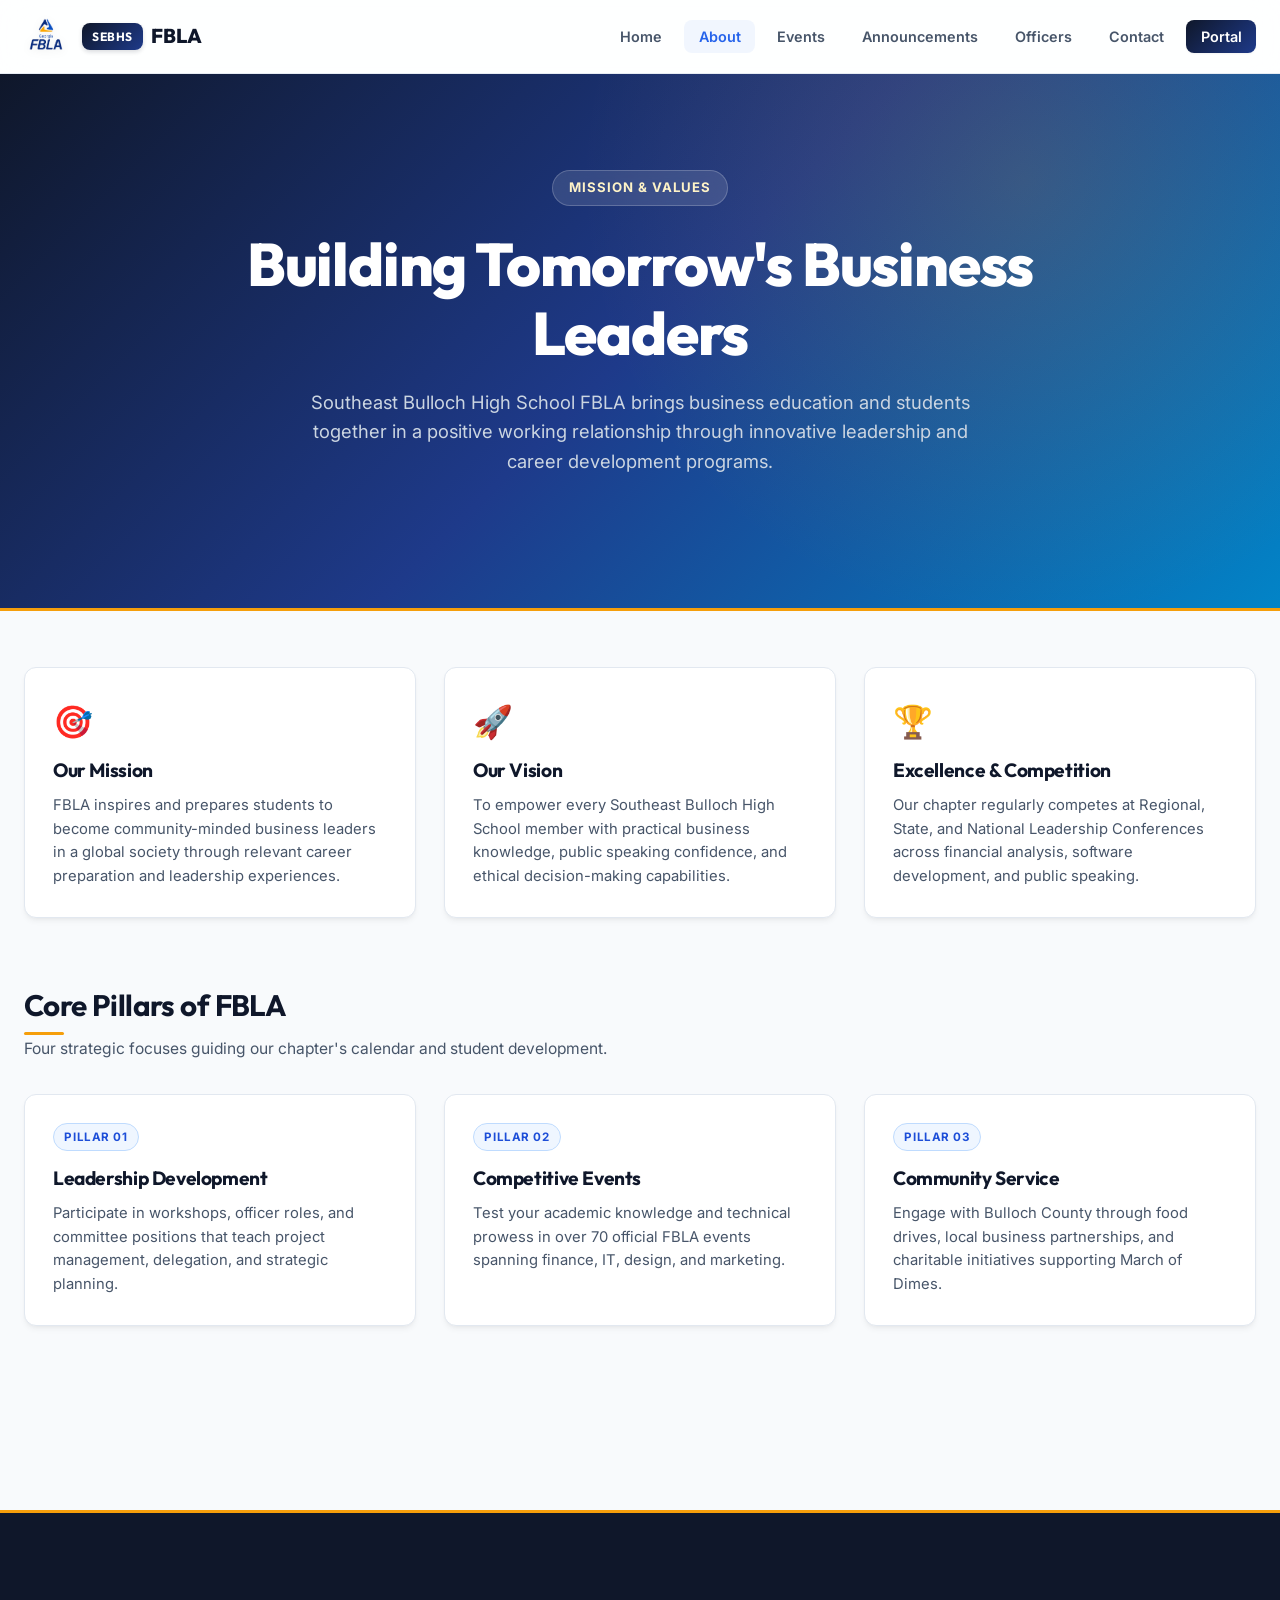
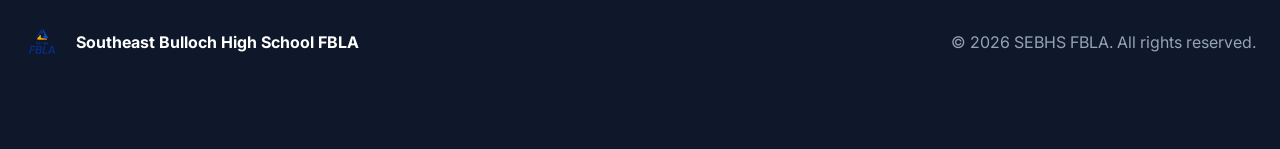
==== commit f2963431: "Replace FBLA logo with SEBHS FBLA logo" ====
--- a/about.html
+++ b/about.html
@@ -11,7 +11,7 @@
   <header class="header">
     <div class="nav-container">
       <a href="index.html" class="brand-branding">
-        <img src="https://upload.wikimedia.org/wikipedia/en/thumb/d/d8/Future_Business_Leaders_of_America_logo.svg/1200px-Future_Business_Leaders_of_America_logo.svg.png" alt="FBLA Logo" class="nav-logo">
+        <img src="images/sebhs-fbla-logo.png" alt="SEBHS FBLA Logo" class="nav-logo">
         <span class="brand"><span class="brand-badge">SEBHS</span> FBLA</span>
       </a>
       <ul class="nav-links">
@@ -80,7 +80,7 @@
   <footer class="footer">
     <div class="container" style="display: flex; justify-content: space-between; align-items: center; flex-wrap: wrap; gap: 1.5rem;">
       <div style="display: flex; align-items: center; gap: 1rem;">
-        <img src="https://upload.wikimedia.org/wikipedia/en/thumb/d/d8/Future_Business_Leaders_of_America_logo.svg/1200px-Future_Business_Leaders_of_America_logo.svg.png" alt="FBLA Logo" height="36">
+        <img src="images/sebhs-fbla-logo.png" alt="SEBHS FBLA Logo" height="36">
         <span style="font-weight: 700; color: #ffffff;">Southeast Bulloch High School FBLA</span>
       </div>
       <div>&copy; 2026 SEBHS FBLA. All rights reserved.</div>
